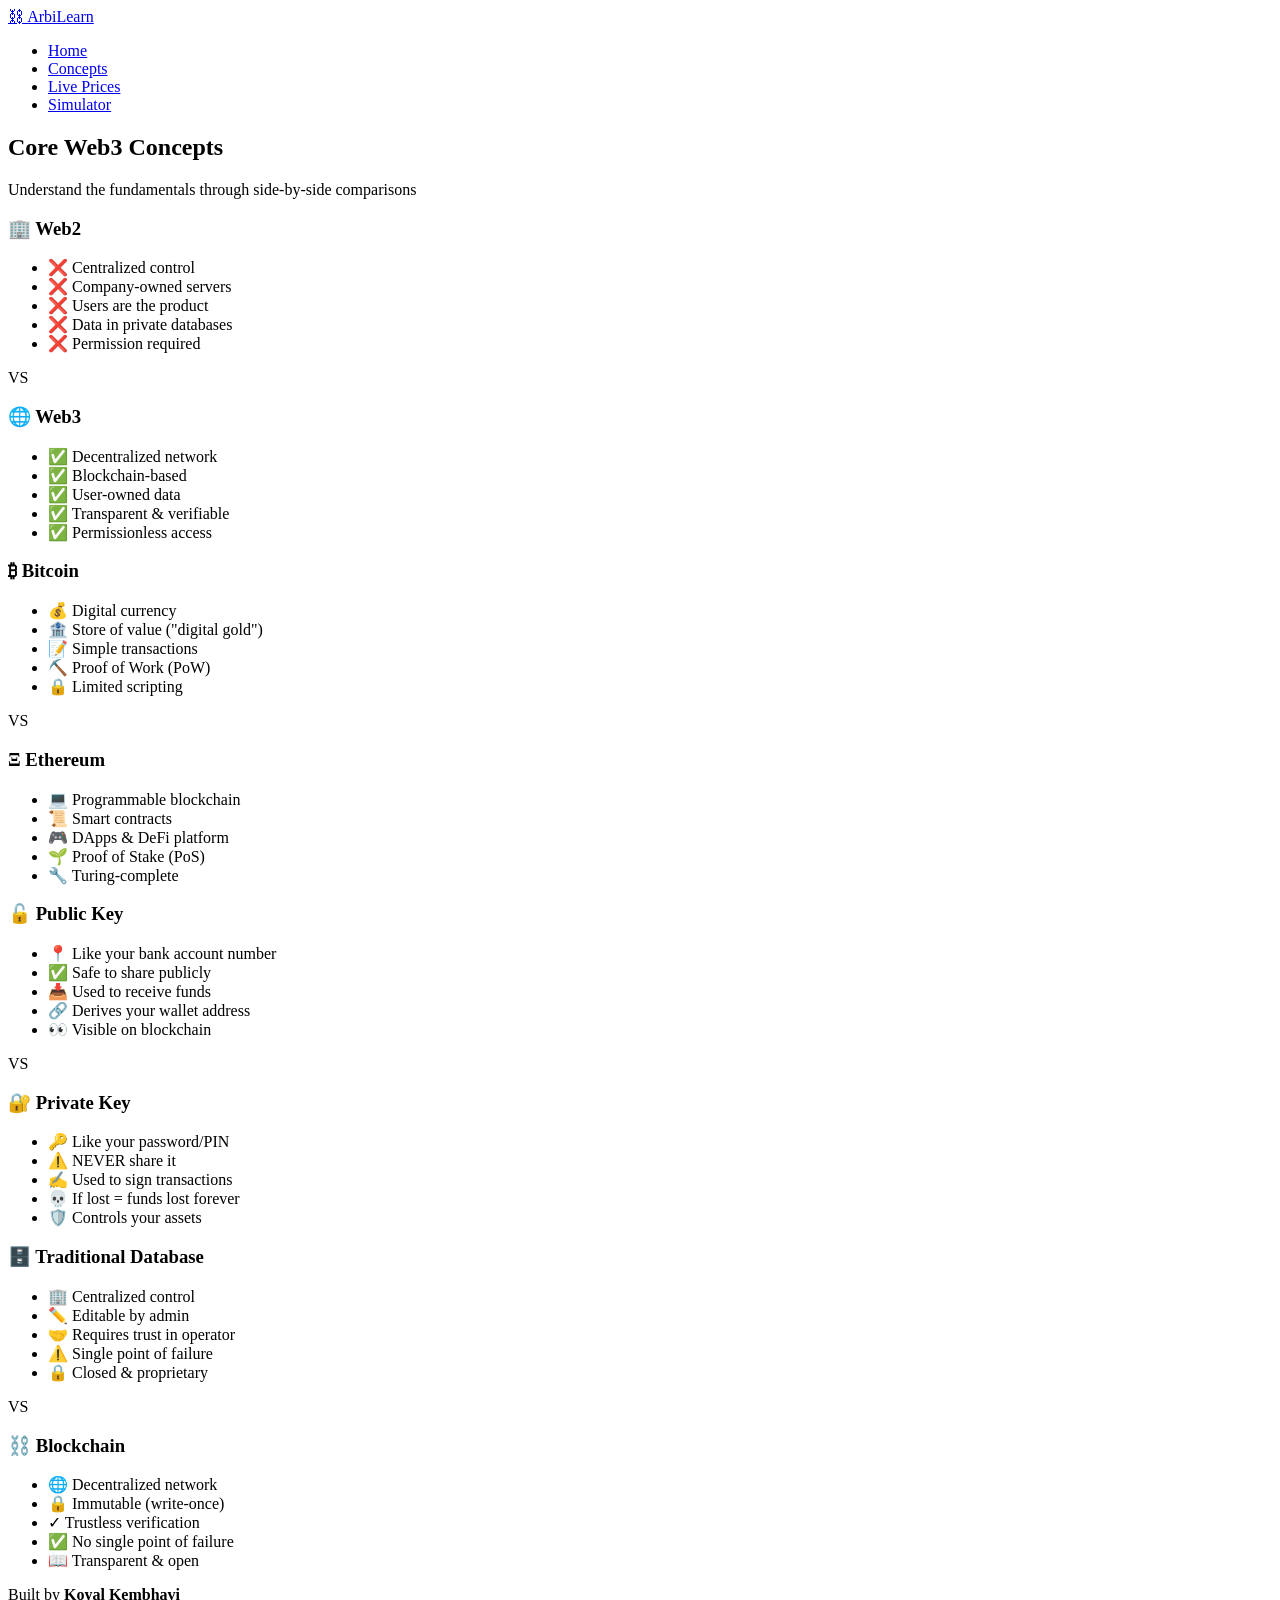
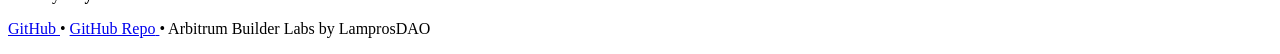
==== concepts.html @ aab2e60f "concepts page" ====
<!DOCTYPE html>
<html lang="en">
<head>
  <meta charset="UTF-8">
  <meta name="viewport" content="width=device-width, initial-scale=1.0">
  <title>Web3 Concepts - ArbiLearn</title>
  <link rel="stylesheet" href="style.css">
</head>
<body>
  <!-- Navigation Bar -->
  <nav class="navbar">
    <a href="index.html" class="logo">⛓ <span>ArbiLearn</span></a>
    <div class="hamburger" onclick="toggleMenu()">
      <span></span>
      <span></span>
      <span></span>
    </div>
    <ul class="nav-links">
      <li><a href="index.html">Home</a></li>
      <li><a href="concepts.html" class="active">Concepts</a></li>
      <li><a href="prices.html">Live Prices</a></li>
      <li><a href="simulator.html">Simulator</a></li>
    </ul>
  </nav>

  <!-- Main Content -->
  <main>
    <section class="hero">
      <h1>Core <span>Web3 Concepts</span></h1>
      <p>Understand the fundamentals through side-by-side comparisons</p>
    </section>

    <!-- Comparison Cards Section -->
    <section class="section">
      <div class="grid grid-2">

        <!-- Card 1: Web2 vs Web3 -->
        <div class="card comparison-card">
          <div class="comparison-side">
            <h3>🏢 Web2</h3>
            <ul class="comparison-list">
              <li>❌ Centralized control</li>
              <li>❌ Company-owned servers</li>
              <li>❌ Users are the product</li>
              <li>❌ Data in private databases</li>
              <li>❌ Permission required</li>
            </ul>
          </div>
          <div class="vs-divider">VS</div>
          <div class="comparison-side">
            <h3>🌐 Web3</h3>
            <ul class="comparison-list">
              <li>✅ Decentralized network</li>
              <li>✅ Blockchain-based</li>
              <li>✅ User-owned data</li>
              <li>✅ Transparent & verifiable</li>
              <li>✅ Permissionless access</li>
            </ul>
          </div>
        </div>

        <!-- Card 2: Ethereum vs Bitcoin -->
        <div class="card comparison-card">
          <div class="comparison-side">
            <h3>₿ Bitcoin</h3>
            <ul class="comparison-list">
              <li>💰 Digital currency</li>
              <li>🏦 Store of value ("digital gold")</li>
              <li>📝 Simple transactions</li>
              <li>⛏️ Proof of Work (PoW)</li>
              <li>🔒 Limited scripting</li>
            </ul>
          </div>
          <div class="vs-divider">VS</div>
          <div class="comparison-side">
            <h3>Ξ Ethereum</h3>
            <ul class="comparison-list">
              <li>💻 Programmable blockchain</li>
              <li>📜 Smart contracts</li>
              <li>🎮 DApps & DeFi platform</li>
              <li>🌱 Proof of Stake (PoS)</li>
              <li>🔧 Turing-complete</li>
            </ul>
          </div>
        </div>

        <!-- Card 3: Public Key vs Private Key -->
        <div class="card comparison-card">
          <div class="comparison-side">
            <h3>🔓 Public Key</h3>
            <ul class="comparison-list">
              <li>📍 Like your bank account number</li>
              <li>✅ Safe to share publicly</li>
              <li>📥 Used to receive funds</li>
              <li>🔗 Derives your wallet address</li>
              <li>👀 Visible on blockchain</li>
            </ul>
          </div>
          <div class="vs-divider">VS</div>
          <div class="comparison-side">
            <h3>🔐 Private Key</h3>
            <ul class="comparison-list">
              <li>🔑 Like your password/PIN</li>
              <li>⚠️ NEVER share it</li>
              <li>✍️ Used to sign transactions</li>
              <li>💀 If lost = funds lost forever</li>
              <li>🛡️ Controls your assets</li>
            </ul>
          </div>
        </div>

        <!-- Card 4: Blockchain vs Traditional Database -->
        <div class="card comparison-card">
          <div class="comparison-side">
            <h3>🗄️ Traditional Database</h3>
            <ul class="comparison-list">
              <li>🏢 Centralized control</li>
              <li>✏️ Editable by admin</li>
              <li>🤝 Requires trust in operator</li>
              <li>⚠️ Single point of failure</li>
              <li>🔒 Closed & proprietary</li>
            </ul>
          </div>
          <div class="vs-divider">VS</div>
          <div class="comparison-side">
            <h3>⛓️ Blockchain</h3>
            <ul class="comparison-list">
              <li>🌐 Decentralized network</li>
              <li>🔒 Immutable (write-once)</li>
              <li>✓ Trustless verification</li>
              <li>✅ No single point of failure</li>
              <li>📖 Transparent & open</li>
            </ul>
          </div>
        </div>

      </div>
    </section>
  </main>

  <!-- Footer -->
  <footer class="footer">
    <p>Built by <strong>Koyal Kembhavi</strong></p>
    <p>
      <a href="https://github.com/KoyalKembhavi" target="_blank" rel="noopener">
        <span style="color: var(--accent);">GitHub</span>
      </a>
      &bull;
      <a href="https://github.com/KoyalKembhavi/arbitrum-builder-labs" target="_blank" rel="noopener">
        <span style="color: var(--accent);">GitHub Repo</span>
      </a>
      &bull; Arbitrum Builder Labs by LamprosDAO
    </p>
  </footer>

  <script>
    function toggleMenu() {
      document.querySelector('.nav-links').classList.toggle('active');
    }
  </script>
</body>
</html>
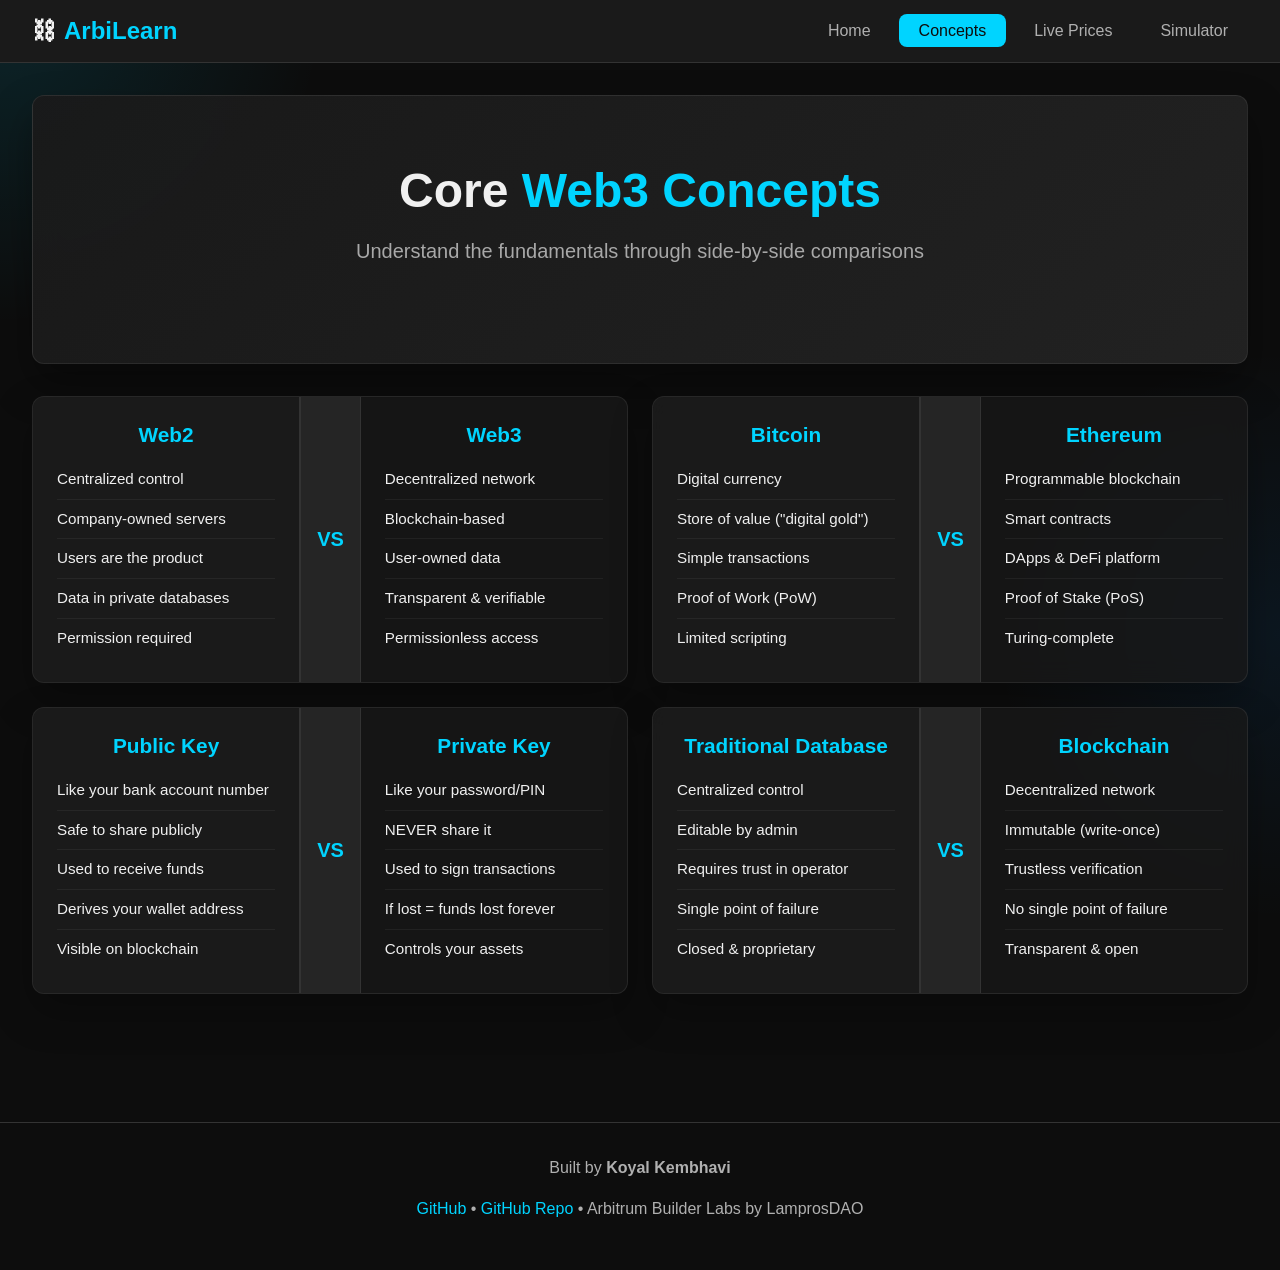
==== commit 0db7c6b6: "concepts page" ====
--- a/concepts.html
+++ b/concepts.html
@@ -37,24 +37,24 @@
         <!-- Card 1: Web2 vs Web3 -->
         <div class="card comparison-card">
           <div class="comparison-side">
-            <h3>🏢 Web2</h3>
+            <h3> Web2</h3>
             <ul class="comparison-list">
-              <li>❌ Centralized control</li>
-              <li>❌ Company-owned servers</li>
-              <li>❌ Users are the product</li>
-              <li>❌ Data in private databases</li>
-              <li>❌ Permission required</li>
+              <li> Centralized control</li>
+              <li> Company-owned servers</li>
+              <li> Users are the product</li>
+              <li> Data in private databases</li>
+              <li> Permission required</li>
             </ul>
           </div>
           <div class="vs-divider">VS</div>
           <div class="comparison-side">
-            <h3>🌐 Web3</h3>
+            <h3> Web3</h3>
             <ul class="comparison-list">
-              <li>✅ Decentralized network</li>
-              <li>✅ Blockchain-based</li>
-              <li>✅ User-owned data</li>
-              <li>✅ Transparent & verifiable</li>
-              <li>✅ Permissionless access</li>
+              <li> Decentralized network</li>
+              <li> Blockchain-based</li>
+              <li> User-owned data</li>
+              <li> Transparent & verifiable</li>
+              <li> Permissionless access</li>
             </ul>
           </div>
         </div>
@@ -62,24 +62,24 @@
         <!-- Card 2: Ethereum vs Bitcoin -->
         <div class="card comparison-card">
           <div class="comparison-side">
-            <h3>₿ Bitcoin</h3>
+            <h3> Bitcoin</h3>
             <ul class="comparison-list">
-              <li>💰 Digital currency</li>
-              <li>🏦 Store of value ("digital gold")</li>
-              <li>📝 Simple transactions</li>
-              <li>⛏️ Proof of Work (PoW)</li>
-              <li>🔒 Limited scripting</li>
+              <li> Digital currency</li>
+              <li> Store of value ("digital gold")</li>
+              <li> Simple transactions</li>
+              <li> Proof of Work (PoW)</li>
+              <li> Limited scripting</li>
             </ul>
           </div>
           <div class="vs-divider">VS</div>
           <div class="comparison-side">
-            <h3>Ξ Ethereum</h3>
+            <h3> Ethereum</h3>
             <ul class="comparison-list">
-              <li>💻 Programmable blockchain</li>
-              <li>📜 Smart contracts</li>
-              <li>🎮 DApps & DeFi platform</li>
-              <li>🌱 Proof of Stake (PoS)</li>
-              <li>🔧 Turing-complete</li>
+              <li> Programmable blockchain</li>
+              <li> Smart contracts</li>
+              <li> DApps & DeFi platform</li>
+              <li> Proof of Stake (PoS)</li>
+              <li> Turing-complete</li>
             </ul>
           </div>
         </div>
@@ -87,24 +87,24 @@
         <!-- Card 3: Public Key vs Private Key -->
         <div class="card comparison-card">
           <div class="comparison-side">
-            <h3>🔓 Public Key</h3>
+            <h3> Public Key</h3>
             <ul class="comparison-list">
-              <li>📍 Like your bank account number</li>
-              <li>✅ Safe to share publicly</li>
-              <li>📥 Used to receive funds</li>
-              <li>🔗 Derives your wallet address</li>
-              <li>👀 Visible on blockchain</li>
+              <li> Like your bank account number</li>
+              <li> Safe to share publicly</li>
+              <li> Used to receive funds</li>
+              <li> Derives your wallet address</li>
+              <li> Visible on blockchain</li>
             </ul>
           </div>
           <div class="vs-divider">VS</div>
           <div class="comparison-side">
-            <h3>🔐 Private Key</h3>
+            <h3> Private Key</h3>
             <ul class="comparison-list">
-              <li>🔑 Like your password/PIN</li>
-              <li>⚠️ NEVER share it</li>
-              <li>✍️ Used to sign transactions</li>
-              <li>💀 If lost = funds lost forever</li>
-              <li>🛡️ Controls your assets</li>
+              <li> Like your password/PIN</li>
+              <li> NEVER share it</li>
+              <li> Used to sign transactions</li>
+              <li> If lost = funds lost forever</li>
+              <li> Controls your assets</li>
             </ul>
           </div>
         </div>
@@ -112,24 +112,24 @@
         <!-- Card 4: Blockchain vs Traditional Database -->
         <div class="card comparison-card">
           <div class="comparison-side">
-            <h3>🗄️ Traditional Database</h3>
+            <h3> Traditional Database</h3>
             <ul class="comparison-list">
-              <li>🏢 Centralized control</li>
-              <li>✏️ Editable by admin</li>
-              <li>🤝 Requires trust in operator</li>
-              <li>⚠️ Single point of failure</li>
-              <li>🔒 Closed & proprietary</li>
+              <li> Centralized control</li>
+              <li> Editable by admin</li>
+              <li> Requires trust in operator</li>
+              <li> Single point of failure</li>
+              <li> Closed & proprietary</li>
             </ul>
           </div>
           <div class="vs-divider">VS</div>
           <div class="comparison-side">
-            <h3>⛓️ Blockchain</h3>
+            <h3> Blockchain</h3>
             <ul class="comparison-list">
-              <li>🌐 Decentralized network</li>
-              <li>🔒 Immutable (write-once)</li>
-              <li>✓ Trustless verification</li>
-              <li>✅ No single point of failure</li>
-              <li>📖 Transparent & open</li>
+              <li> Decentralized network</li>
+              <li> Immutable (write-once)</li>
+              <li> Trustless verification</li>
+              <li> No single point of failure</li>
+              <li> Transparent & open</li>
             </ul>
           </div>
         </div>
--- a/style.css
+++ b/style.css
@@ -0,0 +1,828 @@
+/* =============================================
+   ArbiLearn - Web3 Educational Platform
+   Dark Theme Stylesheet
+   ============================================= */
+
+/* --- CSS Variables --- */
+:root {
+  --bg-primary: #0d0d0d;
+  --bg-secondary: #1a1a1a;
+  --bg-tertiary: #252525;
+  --accent: #00d4ff;
+  --accent-hover: #00b8e6;
+  --text-primary: #f0f0f0;
+  --text-secondary: #b0b0b0;
+  --border-color: #333333;
+  --shadow: 0 4px 20px rgba(0, 0, 0, 0.4);
+  --shadow-hover: 0 8px 30px rgba(0, 212, 255, 0.15);
+  --transition: all 0.3s ease;
+  --radius: 12px;
+  --radius-sm: 8px;
+}
+
+/* --- Reset & Base --- */
+* {
+  margin: 0;
+  padding: 0;
+  box-sizing: border-box;
+}
+
+html {
+  scroll-behavior: smooth;
+}
+
+body {
+  font-family: 'Segoe UI', Inter, -apple-system, BlinkMacSystemFont, sans-serif;
+  background: radial-gradient(circle at top left, rgba(0, 212, 255, 0.12), transparent 18%),
+              radial-gradient(circle at right center, rgba(0, 138, 255, 0.08), transparent 20%),
+              var(--bg-primary);
+  color: var(--text-primary);
+  line-height: 1.6;
+  min-height: 100vh;
+  position: relative;
+  overflow-x: hidden;
+}
+
+a {
+  text-decoration: none;
+  color: inherit;
+}
+
+ul {
+  list-style: none;
+}
+
+img {
+  max-width: 100%;
+  display: block;
+}
+
+/* --- Typography --- */
+h1, h2, h3, h4, h5, h6 {
+  font-weight: 600;
+  line-height: 1.3;
+  margin-bottom: 1rem;
+}
+
+h1 { font-size: 2.5rem; }
+h2 { font-size: 2rem; }
+h3 { font-size: 1.5rem; }
+h4 { font-size: 1.25rem; }
+
+p {
+  margin-bottom: 1rem;
+  color: var(--text-secondary);
+}
+
+/* --- Navigation --- */
+.navbar {
+  position: sticky;
+  top: 0;
+  z-index: 1000;
+  background: var(--bg-secondary);
+  border-bottom: 1px solid var(--border-color);
+  padding: 0.75rem 2rem;
+  display: flex;
+  justify-content: space-between;
+  align-items: center;
+  backdrop-filter: blur(10px);
+}
+
+.navbar .logo {
+  font-size: 1.5rem;
+  font-weight: 700;
+  color: var(--text-primary);
+  display: flex;
+  align-items: center;
+  gap: 0.5rem;
+}
+
+.navbar .logo span {
+  color: var(--accent);
+}
+
+.navbar .nav-links {
+  display: flex;
+  gap: 0.5rem;
+}
+
+.navbar .nav-links a {
+  padding: 0.5rem 1.25rem;
+  border-radius: var(--radius-sm);
+  color: var(--text-secondary);
+  font-weight: 500;
+  transition: var(--transition);
+}
+
+.navbar .nav-links a:hover {
+  color: var(--text-primary);
+  background: var(--bg-tertiary);
+}
+
+.navbar .nav-links a.active {
+  color: var(--bg-primary);
+  background: var(--accent);
+}
+
+.navbar .hamburger {
+  display: none;
+  flex-direction: column;
+  gap: 4px;
+  cursor: pointer;
+  padding: 0.5rem;
+}
+
+.navbar .hamburger span {
+  width: 25px;
+  height: 3px;
+  background: var(--text-primary);
+  border-radius: 2px;
+  transition: var(--transition);
+}
+
+/* --- Main Content --- */
+main {
+  padding: 2rem;
+  max-width: 1400px;
+  margin: 0 auto;
+}
+
+/* --- Hero Section --- */
+.hero {
+  text-align: center;
+  padding: 4rem 2rem;
+  background: linear-gradient(135deg, rgba(26, 26, 26, 0.9), rgba(37, 37, 37, 0.88));
+  border-radius: var(--radius);
+  margin-bottom: 2rem;
+  border: 1px solid rgba(255, 255, 255, 0.08);
+  box-shadow: 0 20px 40px rgba(0, 0, 0, 0.35);
+  backdrop-filter: blur(16px);
+}
+
+.hero h1 {
+  font-size: 3rem;
+  margin-bottom: 0.75rem;
+  animation: fadeInUp 0.8s ease both;
+}
+
+.hero h1 span {
+  color: var(--accent);
+}
+
+.hero p {
+  font-size: 1.25rem;
+  max-width: 620px;
+  margin: 0 auto 2rem;
+  color: var(--text-secondary);
+  opacity: 0.95;
+}
+
+.hero a {
+  animation: fadeInUp 1s ease both;
+}
+
+/* --- Cards --- */
+.card {
+  background: rgba(26, 26, 26, 0.72);
+  backdrop-filter: blur(12px);
+  border-radius: var(--radius);
+  padding: 1.5rem;
+  border: 1px solid rgba(255, 255, 255, 0.08);
+  box-shadow: 0 18px 40px rgba(0, 0, 0, 0.25);
+  transition: transform 0.35s ease, box-shadow 0.35s ease, border-color 0.35s ease, background 0.35s ease;
+  animation: fadeInUp 0.8s ease both;
+}
+
+/* --- Comparison Cards --- */
+.comparison-card {
+  display: flex;
+  align-items: stretch;
+  padding: 0;
+  overflow: hidden;
+}
+
+.comparison-card .comparison-side {
+  flex: 1;
+  padding: 1.5rem;
+}
+
+.comparison-card .comparison-side:first-child {
+  border-right: 1px solid var(--border-color);
+  background: rgba(255, 255, 255, 0.02);
+}
+
+.comparison-card .vs-divider {
+  display: flex;
+  align-items: center;
+  justify-content: center;
+  padding: 0 1rem;
+  font-weight: 700;
+  color: var(--accent);
+  font-size: 1.25rem;
+  background: var(--bg-tertiary);
+  border-left: 1px solid var(--border-color);
+  border-right: 1px solid var(--border-color);
+}
+
+.comparison-card h3 {
+  text-align: center;
+  margin-bottom: 1.25rem;
+  font-size: 1.3rem;
+}
+
+.comparison-list {
+  list-style: none;
+  padding: 0;
+}
+
+.comparison-list li {
+  padding: 0.5rem 0;
+  border-bottom: 1px solid rgba(255, 255, 255, 0.05);
+  font-size: 0.95rem;
+  line-height: 1.5;
+}
+
+.comparison-list li:last-child {
+  border-bottom: none;
+}
+
+.card:hover {
+  transform: translateY(-10px) scale(1.01);
+  box-shadow: 0 28px 80px rgba(0, 212, 255, 0.18);
+  border-color: rgba(0, 212, 255, 0.4);
+  background: rgba(26, 26, 26, 0.82);
+}
+
+.card h3 {
+  color: var(--accent);
+  margin-bottom: 0.75rem;
+}
+
+/* --- Grid Layouts --- */
+.grid {
+  display: grid;
+  gap: 1.5rem;
+}
+
+.grid-2 {
+  grid-template-columns: repeat(2, 1fr);
+}
+
+.grid-3 {
+  grid-template-columns: repeat(3, 1fr);
+}
+
+.grid-4 {
+  grid-template-columns: repeat(4, 1fr);
+}
+
+/* --- Buttons --- */
+.btn {
+  display: inline-block;
+  padding: 0.75rem 1.5rem;
+  border-radius: var(--radius-sm);
+  font-weight: 600;
+  font-size: 1rem;
+  cursor: pointer;
+  border: none;
+  transition: transform 0.25s ease, box-shadow 0.25s ease, background 0.25s ease;
+  text-align: center;
+}
+
+.btn-primary {
+  background: var(--accent);
+  color: var(--bg-primary);
+}
+
+.btn-primary:hover {
+  background: var(--accent-hover);
+  box-shadow: 0 12px 25px rgba(0, 212, 255, 0.28);
+  transform: translateY(-1px);
+}
+
+.btn-secondary:hover {
+  transform: translateY(-1px);
+}
+
+.btn-secondary {
+  background: var(--bg-tertiary);
+  color: var(--text-primary);
+  border: 1px solid var(--border-color);
+}
+
+.btn-secondary:hover {
+  background: var(--border-color);
+  border-color: var(--accent);
+}
+
+.btn-large {
+  padding: 1rem 2rem;
+  font-size: 1.1rem;
+}
+
+/* --- Section Styles --- */
+.section {
+  margin-bottom: 3rem;
+}
+
+.section-title {
+  text-align: center;
+  margin-bottom: 2rem;
+}
+
+.section-title h2 {
+  display: inline-block;
+  position: relative;
+  padding-bottom: 0.5rem;
+}
+
+.section-title h2::after {
+  content: '';
+  position: absolute;
+  bottom: 0;
+  left: 50%;
+  transform: translateX(-50%);
+  width: 60px;
+  height: 3px;
+  background: var(--accent);
+  border-radius: 2px;
+}
+
+/* --- Price Cards --- */
+.price-card {
+  text-align: center;
+  padding: 2rem 1.5rem;
+}
+
+.price-card .crypto-icon {
+  font-size: 3rem;
+  margin-bottom: 0.75rem;
+  display: block;
+}
+
+.price-card .crypto-name {
+  font-size: 1.25rem;
+  font-weight: 700;
+  color: var(--text-primary);
+  margin-bottom: 0.25rem;
+}
+
+.price-card .crypto-symbol {
+  color: var(--text-secondary);
+  font-size: 0.9rem;
+  font-weight: 500;
+  margin-bottom: 1rem;
+  text-transform: uppercase;
+}
+
+.price-card .crypto-price {
+  font-size: 2rem;
+  font-weight: 700;
+  color: var(--accent);
+  font-family: 'Courier New', monospace;
+  margin-bottom: 0.5rem;
+}
+
+.price-card .crypto-change {
+  font-size: 1rem;
+  font-weight: 600;
+  display: inline-block;
+  padding: 0.25rem 0.75rem;
+  border-radius: var(--radius-sm);
+  background: rgba(255, 255, 255, 0.05);
+}
+
+.price-card .crypto-change.positive {
+  color: #00ff88;
+}
+
+.price-card .crypto-change.negative {
+  color: #ff4757;
+}
+
+.block-card {
+  background: var(--bg-secondary);
+  border: 1px solid var(--border-color);
+  border-radius: var(--radius);
+  padding: 1.5rem;
+  display: flex;
+  flex-direction: column;
+  gap: 1rem;
+}
+
+.block-header {
+  display: flex;
+  justify-content: space-between;
+  align-items: center;
+  gap: 1rem;
+  flex-wrap: wrap;
+}
+
+.block-header h3 {
+  margin: 0;
+  font-size: 1.35rem;
+}
+
+.input-group {
+  display: flex;
+  flex-direction: column;
+  gap: 0.5rem;
+}
+
+.input-group label {
+  color: var(--text-primary);
+  font-weight: 600;
+}
+
+.input-group input {
+  border: 1px solid var(--border-color);
+  background: var(--bg-primary);
+  color: var(--text-primary);
+  padding: 0.85rem 1rem;
+  border-radius: var(--radius-sm);
+  font-size: 1rem;
+  font-family: inherit;
+}
+
+.input-group input[readonly] {
+  background: rgba(255, 255, 255, 0.04);
+}
+
+.hash-output {
+  font-family: 'Courier New', monospace;
+  background: rgba(255, 255, 255, 0.03);
+  color: var(--text-secondary);
+  padding: 1rem;
+  border-radius: var(--radius-sm);
+  border: 1px solid var(--border-color);
+  min-height: 3rem;
+  word-break: break-all;
+}
+
+.status-badge {
+  display: inline-flex;
+  align-items: center;
+  gap: 0.4rem;
+  padding: 0.5rem 0.8rem;
+  border-radius: 999px;
+  font-size: 0.95rem;
+  font-weight: 700;
+}
+
+.status-badge.success {
+  color: #00ff88;
+  background: rgba(0, 255, 136, 0.12);
+}
+
+.status-badge.error {
+  color: #ff7373;
+  background: rgba(255, 71, 87, 0.12);
+}
+
+.status-badge.warning {
+  color: var(--accent);
+  background: rgba(0, 212, 255, 0.12);
+}
+
+.explainer-box {
+  margin-top: 2rem;
+  background: var(--bg-secondary);
+  border: 1px solid var(--border-color);
+  border-radius: var(--radius);
+  padding: 1.5rem;
+  color: var(--text-secondary);
+}
+
+.mining-message {
+  margin-top: 1.5rem;
+  text-align: center;
+  color: var(--text-secondary);
+  font-size: 1rem;
+}
+
+@media (max-width: 900px) {
+  .grid-2,
+  .grid-3,
+  .grid-4 {
+    grid-template-columns: 1fr;
+  }
+
+  .navbar {
+    padding: 0.75rem 1rem;
+  }
+
+  .navbar .hamburger {
+    display: flex;
+  }
+
+  .navbar .nav-links {
+    position: absolute;
+    top: 100%;
+    right: 1rem;
+    background: var(--bg-secondary);
+    border: 1px solid var(--border-color);
+    border-radius: var(--radius);
+    flex-direction: column;
+    width: calc(100% - 2rem);
+    max-width: 320px;
+    padding: 1rem;
+    display: none;
+  }
+
+  .navbar .nav-links.active {
+    display: flex;
+  }
+
+  .navbar .nav-links a {
+    width: 100%;
+    padding: 0.75rem 1rem;
+  }
+
+  .hero {
+    padding: 2.5rem 1.5rem;
+  }
+
+  .hero h1 {
+    font-size: 2.25rem;
+  }
+
+  main {
+    padding: 1rem;
+  }
+}
+
+@media (max-width: 600px) {
+  .hero {
+    padding: 2rem 1rem;
+  }
+
+  .hero h1 {
+    font-size: 2rem;
+  }
+
+  .btn {
+    width: 100%;
+  }
+}
+
+/* --- UI Animations --- */
+@keyframes fadeInUp {
+  from {
+    opacity: 0;
+    transform: translateY(15px);
+  }
+  to {
+    opacity: 1;
+    transform: translateY(0);
+  }
+}
+
+/* --- Loading & Error States --- */
+.loading-container {
+  text-align: center;
+  padding: 3rem;
+}
+
+.spinner {
+  width: 48px;
+  height: 48px;
+  margin: 0 auto;
+  border: 4px solid rgba(255, 255, 255, 0.1);
+  border-top-color: var(--accent);
+  border-radius: 50%;
+  animation: spin 0.8s linear infinite;
+}
+
+@keyframes spin {
+  to { transform: rotate(360deg); }
+}
+
+.loading-container p {
+  margin-top: 1rem;
+  color: var(--text-secondary);
+}
+
+.error-message {
+  margin-bottom: 2rem;
+}
+
+.data-note {
+  margin-top: 2rem;
+  padding-top: 1rem;
+  border-top: 1px solid var(--border-color);
+}
+
+/* --- Simulator Styles --- */
+.simulator-container {
+  background: var(--bg-secondary);
+  border-radius: var(--radius);
+  padding: 2rem;
+  border: 1px solid var(--border-color);
+  text-align: center;
+}
+
+.mining-display {
+  background: var(--bg-primary);
+  border-radius: var(--radius-sm);
+  padding: 2rem;
+  margin-bottom: 1.5rem;
+  font-family: 'Courier New', monospace;
+  border: 1px solid var(--border-color);
+}
+
+.mining-display .block-hash {
+  font-size: 0.9rem;
+  color: var(--accent);
+  word-break: break-all;
+  margin-bottom: 1rem;
+}
+
+.mining-display .mining-status {
+  font-size: 1.5rem;
+  font-weight: 600;
+  margin-bottom: 1rem;
+}
+
+.mining-display .mining-status.mining {
+  color: var(--accent);
+}
+
+.mining-display .mining-status.success {
+  color: #00ff88;
+}
+
+.mining-display .progress-bar {
+  width: 100%;
+  height: 8px;
+  background: var(--bg-tertiary);
+  border-radius: 4px;
+  overflow: hidden;
+  margin-top: 1rem;
+}
+
+.mining-display .progress-fill {
+  height: 100%;
+  background: var(--accent);
+  width: 0%;
+  transition: width 0.1s linear;
+}
+
+.mining-controls {
+  display: flex;
+  gap: 1rem;
+  justify-content: center;
+  flex-wrap: wrap;
+}
+
+.mining-stats {
+  display: grid;
+  grid-template-columns: repeat(auto-fit, minmax(150px, 1fr));
+  gap: 1rem;
+  margin-top: 2rem;
+  padding-top: 1.5rem;
+  border-top: 1px solid var(--border-color);
+}
+
+.stat-box {
+  background: var(--bg-tertiary);
+  padding: 1rem;
+  border-radius: var(--radius-sm);
+  text-align: center;
+}
+
+.stat-box .stat-value {
+  font-size: 1.5rem;
+  font-weight: 700;
+  color: var(--accent);
+}
+
+.stat-box .stat-label {
+  font-size: 0.85rem;
+  color: var(--text-secondary);
+  margin-top: 0.25rem;
+}
+
+/* --- Footer --- */
+.footer {
+  text-align: center;
+  padding: 2rem;
+  margin-top: 3rem;
+  border-top: 1px solid var(--border-color);
+  color: var(--text-secondary);
+}
+
+/* --- Loading Spinner --- */
+.spinner {
+  width: 40px;
+  height: 40px;
+  border: 3px solid var(--bg-tertiary);
+  border-top-color: var(--accent);
+  border-radius: 50%;
+  animation: spin 1s linear infinite;
+  margin: 2rem auto;
+}
+
+@keyframes spin {
+  to { transform: rotate(360deg); }
+}
+
+/* --- Responsive Design --- */
+@media (max-width: 768px) {
+  .navbar {
+    padding: 0.75rem 1rem;
+  }
+
+  .navbar .hamburger {
+    display: flex;
+  }
+
+  .navbar .nav-links {
+    position: absolute;
+    top: 100%;
+    left: 0;
+    right: 0;
+    background: var(--bg-secondary);
+    flex-direction: column;
+    gap: 0;
+    max-height: 0;
+    overflow: hidden;
+    transition: var(--transition);
+    border-bottom: 1px solid var(--border-color);
+  }
+
+  .navbar .nav-links.active {
+    max-height: 250px;
+    padding: 0.5rem 0;
+  }
+
+  .navbar .nav-links a {
+    padding: 0.75rem 1.5rem;
+    border-radius: 0;
+  }
+
+  .navbar .nav-links a:hover,
+  .navbar .nav-links a.active {
+    background: var(--bg-tertiary);
+  }
+
+  main {
+    padding: 1rem;
+  }
+
+  .hero {
+    padding: 2rem 1rem;
+  }
+
+  .hero h1 {
+    font-size: 2rem;
+  }
+
+  .grid-2,
+  .grid-3,
+  .grid-4 {
+    grid-template-columns: 1fr;
+  }
+
+  h1 { font-size: 2rem; }
+  h2 { font-size: 1.75rem; }
+  h3 { font-size: 1.25rem; }
+
+  .mining-controls {
+    flex-direction: column;
+  }
+
+  .btn {
+    width: 100%;
+  }
+
+  /* Stack comparison cards vertically on mobile */
+  .comparison-card {
+    flex-direction: column;
+  }
+
+  .comparison-card .comparison-side:first-child {
+    border-right: none;
+    border-bottom: 1px solid var(--border-color);
+  }
+
+  .comparison-card .vs-divider {
+    padding: 0.5rem;
+    font-size: 1rem;
+    border-left: none;
+    border-right: none;
+  }
+}
+
+@media (max-width: 480px) {
+  .hero h1 {
+    font-size: 1.75rem;
+  }
+
+  .hero p {
+    font-size: 1rem;
+  }
+
+  .price-card .crypto-price {
+    font-size: 1.5rem;
+  }
+}
